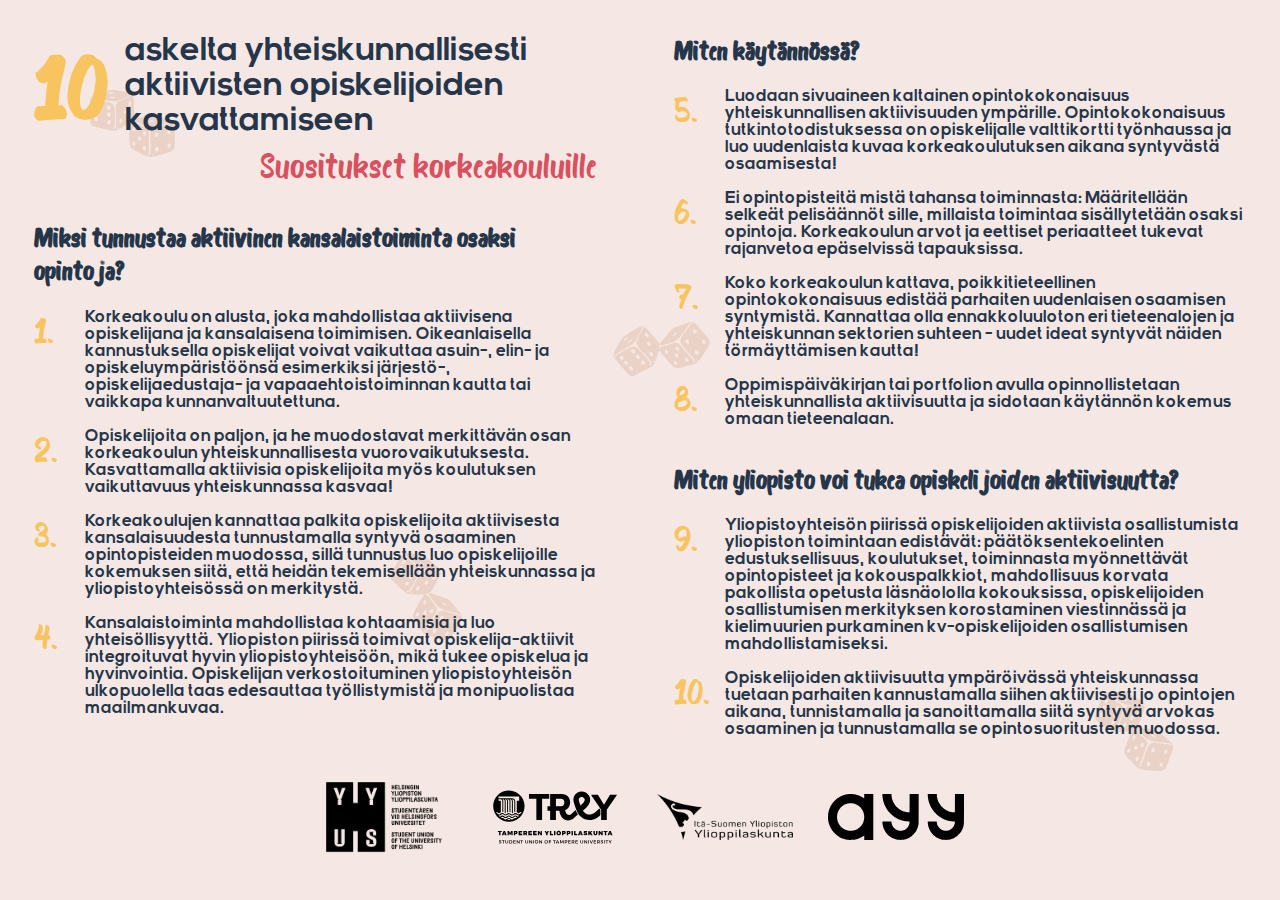
==== index.html @ 1bbe665d "Initial commit" ====
<!DOCTYPE html>
<html>
  <head>
    <meta charset="UTF-8">
    <meta name="viewport" content="width=device-width,initial-scale=1">
    <title>Kansalaisnoppia</title>
  <meta name="author" content="AYY & HYY & ISYY & TREY">
  <meta name="description" content="description here">
  <meta name="keywords" content="">
  <link rel="shortcut icon" href="favicon.png" type="image/png">
  <style type="text/css">
    @font-face {
      font-family: 'Bosk';
      src: url('Bosk.woff2');
    }
    @font-face {
      font-family: 'ViceCitySans';
      src: url('ViceCitySans.woff2');
    }
    html {
      --YELLOW: #F7C45F;
      --YELLOW-MEDIUM: #EBD2C6;
      --YELLOW-FAINT: #F5E8E4;
      --BLACK: #26364A;
      --RED: #D9505E;
      font-size: calc(12px + (16 - 12) * ((100vw - 320px) / (1080 - 320)));
      box-sizing: border-box;
      height: 100vh;
    }
    body {
      background-color: var(--YELLOW-FAINT);
      color: var(--BLACK);
      font-family: 'ViceCitySans';
      margin: 0;
      padding: 2rem;
      display: flex;
      align-items: center;
      justify-content: center;
      overflow-y: auto;
      min-height: calc(100% - 4rem);
    }
    main {
      display: grid;
      grid-template-columns: repeat(auto-fit, minmax(24rem, 1fr));
      grid-column-gap: 4rem;
      max-width: 88rem;
      margin: auto;
    }
    h1 {
      margin: 0;
    }
    h2 {
      margin-top: 0;
    }

    ol {
      list-style: none;
      padding-left: 0;
    }
    ol.first {
      counter-reset: numbering;
    }
    ol.second {
      counter-reset: numbering 4;
    }
    ol.third {
      counter-reset: numbering 8;
    }
    ol li {
      counter-increment: numbering;
      display: flex;
      padding-bottom: 1rem;
    }
    ol li::before {
      content: counter(numbering) ". ";
      color: var(--YELLOW);
      font-family: 'Bosk';
      font-size: 2rem;
      padding-right: 1rem;
      min-width: 2rem;
    }

    .title {
      font-size: 2rem;
      display: flex;
      align-items: center;
    }
    .header {
      padding-bottom: 1.5rem;
    }
    .number {
      font-family: 'Bosk';
      color: var(--YELLOW);
    }
    .number-title {
      font-size: 5rem;
      padding-right: 1rem;
    }
    .recommendations {
      font-family: 'Bosk';
      color: var(--RED);
      text-align: right;
      display: block;
      padding: 0.3rem 0.5rem 0.5rem;
    }
    .list-title {
      font-family: 'Bosk';
    }

    .footer {
      display: flex;
      flex-wrap: wrap;
      align-items: center;
      justify-content: center

    }
    .logo {
      max-width: 8rem;
      padding: 0 1rem;
      width: 100%;
    }
    .die {
      position: absolute;
      width: 5rem;
      z-index: -1;
    }
    .die1 {
      top: 10%;
      left: 7%;
    }
    .die2 {
      right: 8%;
      bottom: 15%;
      transform: rotate(20deg);
    }
    .die3 {
      top: 35%;
      right: 45%;
      transform: rotate(-40deg);
    }
    .die4 {
      bottom: 30%;
      left: 30%;
      transform: rotate(30deg);
    }
  </style>
  </head>
  <body>
    <section>
      <main>
        <div class="half">
         <header class="header">
           <h1 class="title">
             <span class="number number-title">10</span>
             <span>askelta yhteiskunnallisesti aktiivisten opiskelijoiden kasvattamiseen</span>
           </h1>
           <span class="title recommendations">Suositukset korkeakouluille</span>
         </header>
         <section class="why">
           <h2 class="list-title">Miksi tunnustaa aktiivinen kansalaistoiminta osaksi opintoja?</h2>
           <ol class="point-list first">
             <li class="list-item">
               Korkeakoulu on alusta, joka mahdollistaa aktiivisena opiskelijana ja kansalaisena toimimisen.
               Oikeanlaisella kannustuksella opiskelijat voivat vaikuttaa asuin-, elin- ja opiskeluympäristöönsä
               esimerkiksi järjestö-, opiskelijaedustaja- ja vapaaehtoistoiminnan kautta tai vaikkapa kunnanvaltuutettuna.
             </li>
             <li class="list-item">
               Opiskelijoita on paljon, ja he muodostavat merkittävän osan korkeakoulun yhteiskunnallisesta
               vuorovaikutuksesta. Kasvattamalla aktiivisia opiskelijoita myös koulutuksen vaikuttavuus yhteiskunnassa kasvaa!
             </li>
             <li class="list-item">
               Korkeakoulujen kannattaa palkita opiskelijoita aktiivisesta kansalaisuudesta tunnustamalla syntyvä osaaminen
               opintopisteiden muodossa, sillä tunnustus luo opiskelijoille kokemuksen siitä, että heidän tekemisellään
               yhteiskunnassa ja yliopistoyhteisössä on merkitystä.
             </li>
             <li class="list-item">
               Kansalaistoiminta mahdollistaa kohtaamisia ja luo yhteisöllisyyttä. Yliopiston piirissä toimivat
               opiskelija-aktiivit integroituvat hyvin yliopistoyhteisöön, mikä tukee opiskelua ja hyvinvointia.
               Opiskelijan verkostoituminen yliopistoyhteisön ulkopuolella taas edesauttaa työllistymistä ja
               monipuolistaa maailmankuvaa.
             </li>
           </ol>
         </section>
        </div>
        <div class="half">
          <section class="how-practical">
            <h2 class="list-title">Miten käytännössä?</h2>
            <ol start="5" class="point-list second">
              <li class="list-item">
                Luodaan sivuaineen kaltainen opintokokonaisuus yhteiskunnallisen aktiivisuuden ympärille.
                Opintokokonaisuus tutkintotodistuksessa on opiskelijalle valttikortti työnhaussa ja luo
                uudenlaista kuvaa korkeakoulutuksen aikana syntyvästä osaamisesta!
              </li>
              <li class="list-item">
                Ei opintopisteitä mistä tahansa toiminnasta: Määritellään selkeät pelisäännöt sille,
                millaista toimintaa sisällytetään osaksi opintoja. Korkeakoulun arvot ja eettiset
                periaatteet tukevat rajanvetoa epäselvissä tapauksissa.
              </li>
              <li class="list-item">
                Koko korkeakoulun kattava, poikkitieteellinen opintokokonaisuus edistää parhaiten uudenlaisen
                osaamisen syntymistä. Kannattaa olla ennakkoluuloton eri tieteenalojen ja yhteiskunnan sektorien
                suhteen - uudet ideat syntyvät näiden törmäyttämisen kautta!
              </li>
              <li class="list-item">
                Oppimispäiväkirjan tai portfolion avulla opinnollistetaan yhteiskunnallista aktiivisuutta
                ja sidotaan käytännön kokemus omaan tieteenalaan.
              </li>
            </ol>
          </section>
          <section class="how-university">
            <h2 class="list-title">Miten yliopisto voi tukea opiskelijoiden aktiivisuutta?</h2>
            <ol start="9" class="point-list third">
              <li class="list-item">
                Yliopistoyhteisön piirissä opiskelijoiden aktiivista osallistumista yliopiston toimintaan
                edistävät: päätöksentekoelinten edustuksellisuus, koulutukset, toiminnasta myönnettävät
                opintopisteet ja kokouspalkkiot, mahdollisuus korvata pakollista opetusta läsnäololla kokouksissa,
                opiskelijoiden osallistumisen merkityksen korostaminen viestinnässä ja kielimuurien purkaminen
                kv-opiskelijoiden osallistumisen mahdollistamiseksi.
              </li>
              <li class="list-item">
                Opiskelijoiden aktiivisuutta ympäröivässä yhteiskunnassa tuetaan parhaiten kannustamalla siihen
                aktiivisesti jo opintojen aikana, tunnistamalla ja sanoittamalla siitä syntyvä arvokas osaaminen
                ja tunnustamalla se opintosuoritusten muodossa.
              </li>
            </ol>
          </section>
        <div>
      </main>
      <footer class="footer">
        <a class="logo-link" href="https://hyy.helsinki.fi/fi">
          <img class="logo" src="hyy_logo.png" />
        </a>
        <a class="logo-link" href="https://trey.fi/">
          <img class="logo" src="trey_logo.svg" />
        </a>
        <a class="logo-link" href="https://www.isyy.fi/">
          <img class="logo" src="isyy_logo.png" />
        </a>
        <a class="logo-link" href="https://ayy.fi/">
          <img class="logo" src="ayy_logo.svg" />
        </a>
      </footer>
    </section>
    <img src="noppa.svg" class="die die1" />
    <img src="noppa.svg" class="die die2" />
    <img src="noppa.svg" class="die die3" />
    <img src="noppa.svg" class="die die4" />
  </body>
</html>
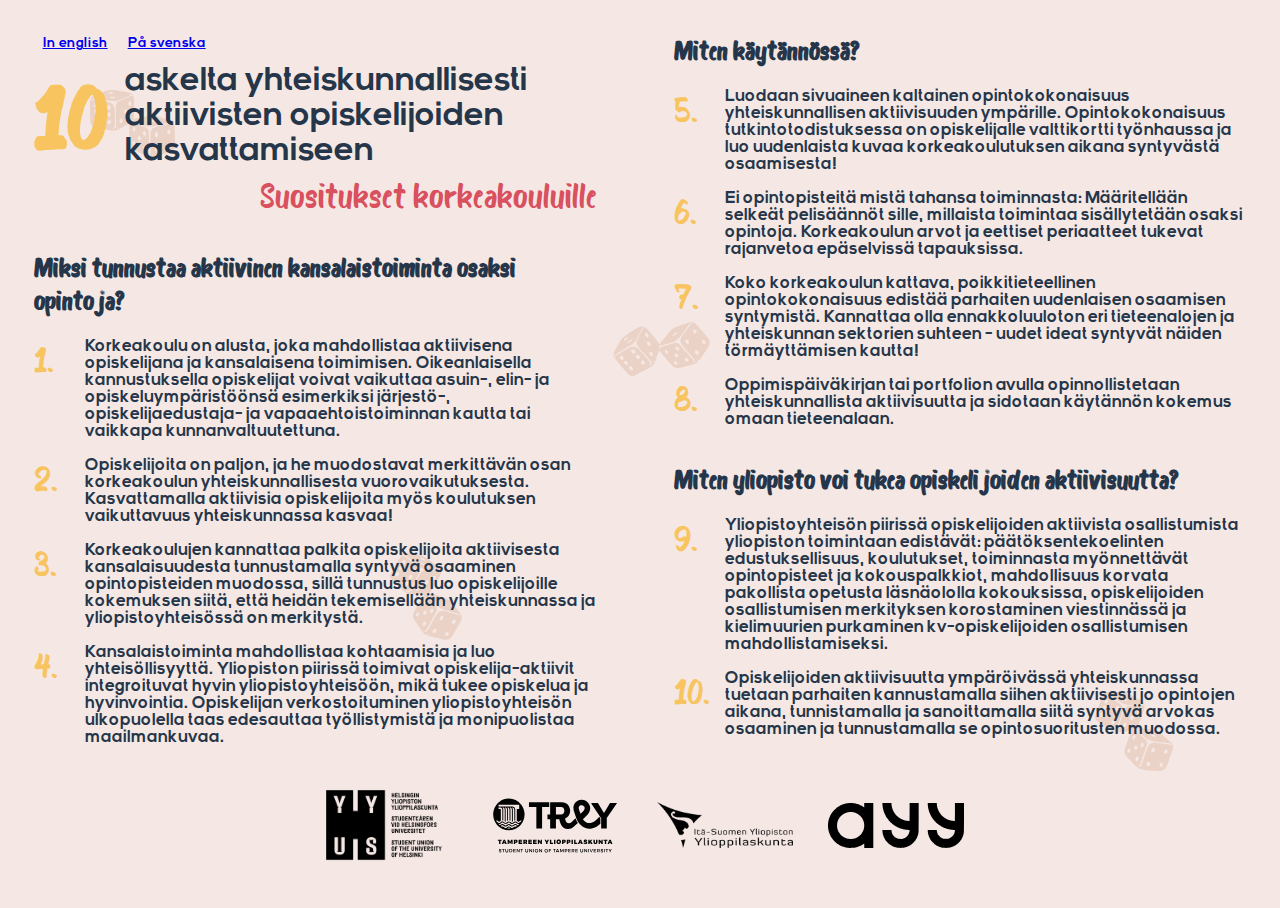
==== commit 70b6d5b7: "Prepare for i18n" ====
--- a/index.html
+++ b/index.html
@@ -1,186 +1,53 @@
 <!DOCTYPE html>
-<html>
+<html lang="fi">
   <head>
     <meta charset="UTF-8">
     <meta name="viewport" content="width=device-width,initial-scale=1">
     <title>Kansalaisnoppia</title>
-  <meta name="author" content="AYY & HYY & ISYY & TREY">
-  <meta name="description" content="description here">
-  <meta name="keywords" content="">
-  <link rel="shortcut icon" href="favicon.png" type="image/png">
-  <style type="text/css">
-    @font-face {
-      font-family: 'Bosk';
-      src: url('Bosk.woff2');
-    }
-    @font-face {
-      font-family: 'ViceCitySans';
-      src: url('ViceCitySans.woff2');
-    }
-    html {
-      --YELLOW: #F7C45F;
-      --YELLOW-MEDIUM: #EBD2C6;
-      --YELLOW-FAINT: #F5E8E4;
-      --BLACK: #26364A;
-      --RED: #D9505E;
-      font-size: calc(12px + (16 - 12) * ((100vw - 320px) / (1080 - 320)));
-      box-sizing: border-box;
-      height: 100vh;
-    }
-    body {
-      background-color: var(--YELLOW-FAINT);
-      color: var(--BLACK);
-      font-family: 'ViceCitySans';
-      margin: 0;
-      padding: 2rem;
-      display: flex;
-      align-items: center;
-      justify-content: center;
-      overflow-y: auto;
-      min-height: calc(100% - 4rem);
-    }
-    main {
-      display: grid;
-      grid-template-columns: repeat(auto-fit, minmax(24rem, 1fr));
-      grid-column-gap: 4rem;
-      max-width: 88rem;
-      margin: auto;
-    }
-    h1 {
-      margin: 0;
-    }
-    h2 {
-      margin-top: 0;
-    }
-
-    ol {
-      list-style: none;
-      padding-left: 0;
-    }
-    ol.first {
-      counter-reset: numbering;
-    }
-    ol.second {
-      counter-reset: numbering 4;
-    }
-    ol.third {
-      counter-reset: numbering 8;
-    }
-    ol li {
-      counter-increment: numbering;
-      display: flex;
-      padding-bottom: 1rem;
-    }
-    ol li::before {
-      content: counter(numbering) ". ";
-      color: var(--YELLOW);
-      font-family: 'Bosk';
-      font-size: 2rem;
-      padding-right: 1rem;
-      min-width: 2rem;
-    }
-
-    .title {
-      font-size: 2rem;
-      display: flex;
-      align-items: center;
-    }
-    .header {
-      padding-bottom: 1.5rem;
-    }
-    .number {
-      font-family: 'Bosk';
-      color: var(--YELLOW);
-    }
-    .number-title {
-      font-size: 5rem;
-      padding-right: 1rem;
-    }
-    .recommendations {
-      font-family: 'Bosk';
-      color: var(--RED);
-      text-align: right;
-      display: block;
-      padding: 0.3rem 0.5rem 0.5rem;
-    }
-    .list-title {
-      font-family: 'Bosk';
-    }
-
-    .footer {
-      display: flex;
-      flex-wrap: wrap;
-      align-items: center;
-      justify-content: center
-
-    }
-    .logo {
-      max-width: 8rem;
-      padding: 0 1rem;
-      width: 100%;
-    }
-    .die {
-      position: absolute;
-      width: 5rem;
-      z-index: -1;
-    }
-    .die1 {
-      top: 10%;
-      left: 7%;
-    }
-    .die2 {
-      right: 8%;
-      bottom: 15%;
-      transform: rotate(20deg);
-    }
-    .die3 {
-      top: 35%;
-      right: 45%;
-      transform: rotate(-40deg);
-    }
-    .die4 {
-      bottom: 30%;
-      left: 30%;
-      transform: rotate(30deg);
-    }
-  </style>
+    <meta name="author" content="AYY & HYY & ISYY & TREY">
+    <meta name="description" content="10 askelta yhteiskunnallisesti aktiivisten opiskelijoiden kasvattamiseen">
+    <meta name="keywords" content="Kansalaisaktiivisuus,noppia,opintopisteitä,kansalaistoiminta">
+    <link rel="stylesheet" href="/style.css">
+    <link rel="shortcut icon" href="favicon.png" type="image/png">
   </head>
   <body>
-    <section>
+    <section class="content">
       <main>
         <div class="half">
-         <header class="header">
-           <h1 class="title">
-             <span class="number number-title">10</span>
-             <span>askelta yhteiskunnallisesti aktiivisten opiskelijoiden kasvattamiseen</span>
-           </h1>
-           <span class="title recommendations">Suositukset korkeakouluille</span>
-         </header>
-         <section class="why">
-           <h2 class="list-title">Miksi tunnustaa aktiivinen kansalaistoiminta osaksi opintoja?</h2>
-           <ol class="point-list first">
-             <li class="list-item">
-               Korkeakoulu on alusta, joka mahdollistaa aktiivisena opiskelijana ja kansalaisena toimimisen.
-               Oikeanlaisella kannustuksella opiskelijat voivat vaikuttaa asuin-, elin- ja opiskeluympäristöönsä
-               esimerkiksi järjestö-, opiskelijaedustaja- ja vapaaehtoistoiminnan kautta tai vaikkapa kunnanvaltuutettuna.
-             </li>
-             <li class="list-item">
-               Opiskelijoita on paljon, ja he muodostavat merkittävän osan korkeakoulun yhteiskunnallisesta
-               vuorovaikutuksesta. Kasvattamalla aktiivisia opiskelijoita myös koulutuksen vaikuttavuus yhteiskunnassa kasvaa!
-             </li>
-             <li class="list-item">
-               Korkeakoulujen kannattaa palkita opiskelijoita aktiivisesta kansalaisuudesta tunnustamalla syntyvä osaaminen
-               opintopisteiden muodossa, sillä tunnustus luo opiskelijoille kokemuksen siitä, että heidän tekemisellään
-               yhteiskunnassa ja yliopistoyhteisössä on merkitystä.
-             </li>
-             <li class="list-item">
-               Kansalaistoiminta mahdollistaa kohtaamisia ja luo yhteisöllisyyttä. Yliopiston piirissä toimivat
-               opiskelija-aktiivit integroituvat hyvin yliopistoyhteisöön, mikä tukee opiskelua ja hyvinvointia.
-               Opiskelijan verkostoituminen yliopistoyhteisön ulkopuolella taas edesauttaa työllistymistä ja
-               monipuolistaa maailmankuvaa.
-             </li>
-           </ol>
-         </section>
+          <a class="lang-link" href="/en">In english</a>
+          <a class="lang-link" href="/se">På svenska</a>
+          <header class="header">
+            <h1 class="title">
+              <span class="number number-title">10</span>
+              <span>askelta yhteiskunnallisesti aktiivisten opiskelijoiden kasvattamiseen</span>
+            </h1>
+            <span class="title recommendations">Suositukset korkeakouluille</span>
+          </header>
+          <section class="why">
+            <h2 class="list-title">Miksi tunnustaa aktiivinen kansalaistoiminta osaksi opintoja?</h2>
+            <ol class="point-list first">
+              <li class="list-item">
+                Korkeakoulu on alusta, joka mahdollistaa aktiivisena opiskelijana ja kansalaisena toimimisen.
+                Oikeanlaisella kannustuksella opiskelijat voivat vaikuttaa asuin-, elin- ja opiskeluympäristöönsä
+                esimerkiksi järjestö-, opiskelijaedustaja- ja vapaaehtoistoiminnan kautta tai vaikkapa kunnanvaltuutettuna.
+              </li>
+              <li class="list-item">
+                Opiskelijoita on paljon, ja he muodostavat merkittävän osan korkeakoulun yhteiskunnallisesta
+                vuorovaikutuksesta. Kasvattamalla aktiivisia opiskelijoita myös koulutuksen vaikuttavuus yhteiskunnassa kasvaa!
+              </li>
+              <li class="list-item">
+                Korkeakoulujen kannattaa palkita opiskelijoita aktiivisesta kansalaisuudesta tunnustamalla syntyvä osaaminen
+                opintopisteiden muodossa, sillä tunnustus luo opiskelijoille kokemuksen siitä, että heidän tekemisellään
+                yhteiskunnassa ja yliopistoyhteisössä on merkitystä.
+              </li>
+              <li class="list-item">
+                Kansalaistoiminta mahdollistaa kohtaamisia ja luo yhteisöllisyyttä. Yliopiston piirissä toimivat
+                opiskelija-aktiivit integroituvat hyvin yliopistoyhteisöön, mikä tukee opiskelua ja hyvinvointia.
+                Opiskelijan verkostoituminen yliopistoyhteisön ulkopuolella taas edesauttaa työllistymistä ja
+                monipuolistaa maailmankuvaa.
+              </li>
+            </ol>
+          </section>
         </div>
         <div class="half">
           <section class="how-practical">
--- a/style.css
+++ b/style.css
@@ -0,0 +1,142 @@
+@font-face {
+    font-family: 'Bosk';
+    src: url('Bosk.woff2');
+}
+@font-face {
+    font-family: 'ViceCitySans';
+    src: url('ViceCitySans.woff2');
+}
+html {
+    --YELLOW: #F7C45F;
+    --YELLOW-MEDIUM: #EBD2C6;
+    --YELLOW-FAINT: #F5E8E4;
+    --BLACK: #26364A;
+    --RED: #D9505E;
+    font-size: calc(12px + (16 - 12) * ((100vw - 320px) / (1080 - 320)));
+    box-sizing: border-box;
+    height: 100vh;
+}
+body {
+    background-color: var(--YELLOW-FAINT);
+    color: var(--BLACK);
+    font-family: 'ViceCitySans';
+    margin: 0;
+    padding: 2rem;
+    display: flex;
+    align-items: center;
+    justify-content: center;
+    overflow-y: auto;
+    min-height: calc(100% - 4rem);
+}
+main {
+    display: grid;
+    grid-template-columns: repeat(auto-fit, minmax(24rem, 1fr));
+    grid-column-gap: 4rem;
+    max-width: 88rem;
+    margin: auto;
+}
+.content {
+    width: 100%;
+}
+h1 {
+    margin: 0;
+}
+h2 {
+    margin-top: 0;
+}
+.lang-link {
+    font-size: 0.8rem;
+    padding: 0 0.5rem 0.8rem;
+    display: inline-block;
+}
+
+ol {
+    list-style: none;
+    padding-left: 0;
+}
+ol.first {
+    counter-reset: numbering;
+}
+ol.second {
+    counter-reset: numbering 4;
+}
+ol.third {
+    counter-reset: numbering 8;
+}
+ol li {
+    counter-increment: numbering;
+    display: flex;
+    padding-bottom: 1rem;
+}
+ol li::before {
+    content: counter(numbering) ". ";
+    color: var(--YELLOW);
+    font-family: 'Bosk';
+    font-size: 2rem;
+    padding-right: 1rem;
+    min-width: 2rem;
+}
+
+.title {
+    font-size: 2rem;
+    display: flex;
+    align-items: center;
+}
+.header {
+    padding-bottom: 1.5rem;
+}
+.number {
+    font-family: 'Bosk';
+    color: var(--YELLOW);
+}
+.number-title {
+    font-size: 5rem;
+    padding-right: 1rem;
+}
+.recommendations {
+    font-family: 'Bosk';
+    color: var(--RED);
+    text-align: right;
+    display: block;
+    padding: 0.3rem 0.5rem 0.5rem;
+}
+.list-title {
+    font-family: 'Bosk';
+}
+
+.footer {
+    display: flex;
+    flex-wrap: wrap;
+    align-items: center;
+    justify-content: center
+
+}
+.logo {
+    width: 8rem;
+    max-width: 8rem;
+    padding: 0 1rem;
+}
+.die {
+    position: absolute;
+    width: 5rem;
+    z-index: -1;
+}
+.die1 {
+    top: 10%;
+    left: 7%;
+}
+.die2 {
+    right: 8%;
+    bottom: 15%;
+    transform: rotate(20deg);
+}
+.die3 {
+    top: 35%;
+    right: 45%;
+    transform: rotate(-40deg);
+}
+.die4 {
+    bottom: 30%;
+    left: 30%;
+    transform: rotate(30deg);
+}